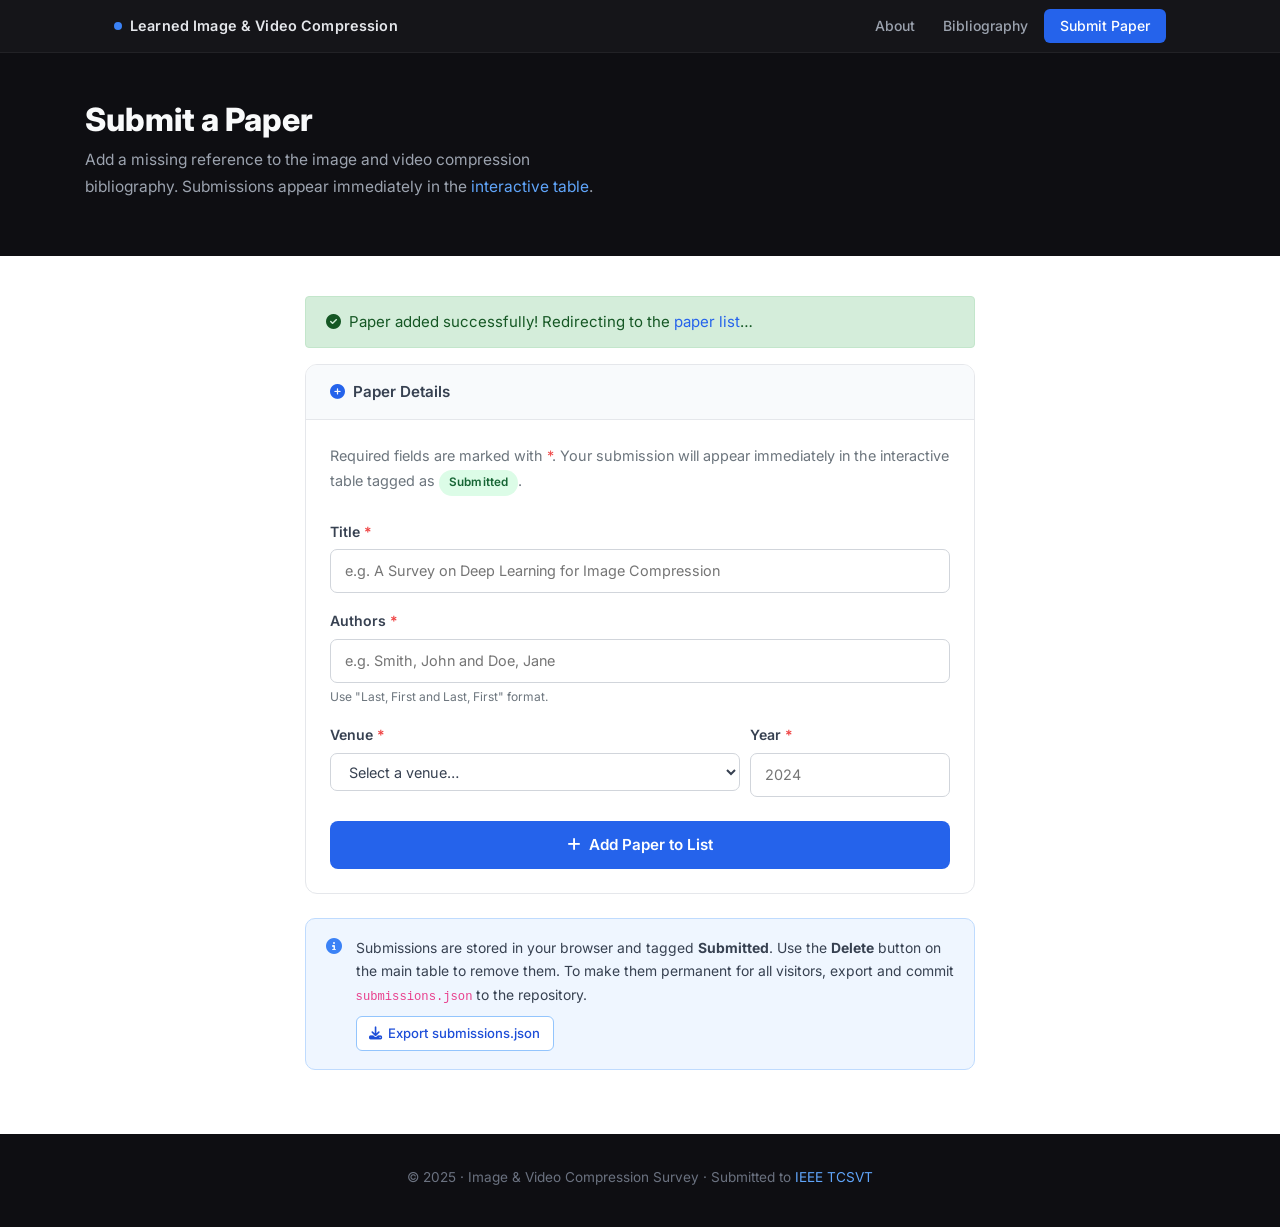
==== submit.html @ 4a528257 "Initial commit: Learned Image and Video Compression Survey" ====
<!DOCTYPE html>
<html lang="en">
<head>
  <meta charset="UTF-8">
  <meta name="viewport" content="width=device-width, initial-scale=1.0">
  <title>Submit a Paper — Image and Video Compression Survey — IEEE TCSVT</title>
  <meta name="description" content="Submit a missing paper to the image and video compression survey bibliography. Covers neural codecs, HEVC, VVC, AV1, learned compression, and perceptual quality.">
  <meta name="robots" content="noindex, follow">
  <link rel="stylesheet" href="https://cdn.jsdelivr.net/npm/bootstrap@4.6.2/dist/css/bootstrap.min.css" crossorigin="anonymous">
  <link rel="stylesheet" href="https://cdnjs.cloudflare.com/ajax/libs/font-awesome/6.5.0/css/all.min.css" crossorigin="anonymous">
  <link href="https://fonts.googleapis.com/css2?family=Inter:wght@300;400;500;600;700&family=JetBrains+Mono:wght@400;500&display=swap" rel="stylesheet">
  <link rel="stylesheet" href="css/style.css">
</head>
<body>

  <!-- ── Sticky Nav ── -->
  <nav class="site-nav">
    <div class="nav-inner">
      <span class="nav-brand">
        <span class="nav-dot"></span>
        Learned Image &amp; Video Compression
      </span>
      <div class="nav-links">
        <a href="index.html">About</a>
        <a href="index.html#bibliography">Bibliography</a>
        <a href="submit.html" class="nav-btn">Submit Paper</a>
      </div>
    </div>
  </nav>

  <!-- Mini hero -->
  <div class="submit-hero">
    <div class="container">
      <h1 class="submit-hero-title">Submit a Paper</h1>
      <p class="submit-hero-sub">
        Add a missing reference to the image and video compression bibliography.
        Submissions appear immediately in the <a href="index.html">interactive table</a>.
      </p>
    </div>
  </div>

  <div class="container" style="max-width: 700px; padding-top: 2.5rem; padding-bottom: 4rem;">

    <div id="success-alert" class="alert alert-success d-flex align-items-center" role="alert" hidden>
      <i class="fas fa-check-circle mr-2"></i>
      Paper added successfully! Redirecting to the <a href="index.html?submitted=1" class="ml-1">paper list</a>…
    </div>

    <div class="submit-card">
      <div class="submit-card-header">
        <i class="fas fa-plus-circle"></i> Paper Details
      </div>
      <div class="submit-card-body">
        <p class="text-muted mb-4" style="font-size:0.9rem;">
          Required fields are marked with <span style="color:#ef4444">*</span>.
          Your submission will appear immediately in the interactive table tagged as <span class="tag tag-type-submission">Submitted</span>.
        </p>

        <form id="submit-form">
          <div class="form-group">
            <label for="title" class="submit-label">Title <span class="req">*</span></label>
            <input type="text" id="title" class="submit-input" required placeholder="e.g. A Survey on Deep Learning for Image Compression">
          </div>

          <div class="form-group">
            <label for="authors" class="submit-label">Authors <span class="req">*</span></label>
            <input type="text" id="authors" class="submit-input" required placeholder="e.g. Smith, John and Doe, Jane">
            <small class="form-text text-muted">Use "Last, First and Last, First" format.</small>
          </div>

          <div class="form-row">
            <div class="form-group col-md-8">
              <label for="venue" class="submit-label">Venue <span class="req">*</span></label>
              <select id="venue" class="submit-input" required>
                <option value="" disabled selected>Select a venue…</option>
              </select>
            </div>
            <div class="form-group col-md-4">
              <label for="year" class="submit-label">Year <span class="req">*</span></label>
              <input type="number" id="year" class="submit-input" required min="1900" max="2100" placeholder="2024">
            </div>
          </div>

          <button type="submit" class="submit-btn">
            <i class="fas fa-plus mr-2"></i>Add Paper to List
          </button>
        </form>
      </div>
    </div>

    <div class="submit-info-box">
      <i class="fas fa-info-circle submit-info-icon"></i>
      <div>
        Submissions are stored in your browser and tagged <strong>Submitted</strong>.
        Use the <strong>Delete</strong> button on the main table to remove them.
        To make them permanent for all visitors, export and commit
        <code>submissions.json</code> to the repository.
        <div class="mt-2">
          <button type="button" id="export-btn" class="export-btn">
            <i class="fas fa-download"></i> Export submissions.json
          </button>
        </div>
      </div>
    </div>

  </div>

  <!-- ── Footer ── -->
  <footer class="site-footer">
    <div class="container footer-inner">
      <p>
        &copy; 2025 · Image &amp; Video Compression Survey ·
        Submitted to <a href="https://ieeexplore.ieee.org/xpl/RecentIssue.jsp?punumber=76" target="_blank">IEEE TCSVT</a>
      </p>
    </div>
  </footer>

  <script src="js/venues-data.js"></script>
  <script src="js/submit.js"></script>
</body>
</html>
---- css/style.css ----
/* =====================================================
   TCSVT Survey — Main Stylesheet
   ===================================================== */

/* ── Fonts & base ── */
*, *::before, *::after { box-sizing: border-box; }

html { scroll-behavior: smooth; }

body {
  font-family: 'Inter', 'Helvetica Neue', Helvetica, Arial, sans-serif;
  font-size: 15px;
  line-height: 1.7;
  color: #374151;
  background: #ffffff;
  margin: 0;
  padding: 0;
}

a {
  color: #2563eb;
  text-decoration: none;
  transition: color 0.18s;
}
a:hover { color: #1d4ed8; text-decoration: underline; }

h1, h2, h3, h4, h5 {
  font-weight: 700;
  color: #111827;
  margin-bottom: 0.5rem;
}

/* ── Sticky nav ── */
.site-nav {
  position: sticky;
  top: 0;
  z-index: 1000;
  background: rgba(14, 14, 18, 0.97);
  backdrop-filter: blur(10px);
  border-bottom: 1px solid rgba(255,255,255,0.06);
}

.nav-inner {
  max-width: 1100px;
  margin: 0 auto;
  padding: 0 1.5rem;
  height: 52px;
  display: flex;
  align-items: center;
  justify-content: space-between;
}

.nav-brand {
  display: flex;
  align-items: center;
  gap: 0.5rem;
  color: #e5e7eb;
  font-weight: 600;
  font-size: 0.9rem;
  letter-spacing: 0.01em;
}

.nav-dot {
  width: 8px;
  height: 8px;
  border-radius: 50%;
  background: #3b82f6;
  flex-shrink: 0;
}

.nav-links {
  display: flex;
  align-items: center;
  gap: 0.25rem;
}

.nav-links a {
  color: #9ca3af;
  font-size: 0.875rem;
  font-weight: 500;
  padding: 0.35rem 0.75rem;
  border-radius: 6px;
  transition: color 0.15s, background 0.15s;
  text-decoration: none;
}

.nav-links a:hover { color: #f9fafb; background: rgba(255,255,255,0.07); }

.nav-links .nav-btn {
  background: #2563eb;
  color: #fff !important;
  padding: 0.35rem 1rem;
  border-radius: 6px;
}
.nav-links .nav-btn:hover { background: #1d4ed8; }

/* ── Hero ── */
.hero {
  position: relative;
  background: #0e0e12;
  color: #f9fafb;
  overflow: hidden;
  padding: 5rem 0 4rem;
}

.hero-bg {
  position: absolute;
  inset: 0;
  background:
    radial-gradient(ellipse 55% 55% at 80% 10%, rgba(124,58,237,0.13) 0%, transparent 65%),
    radial-gradient(ellipse 45% 40% at 10% 85%, rgba(245,158,11,0.07) 0%, transparent 60%),
    radial-gradient(ellipse 60% 50% at 50% 110%, rgba(16,185,129,0.06) 0%, transparent 70%);
  pointer-events: none;
}

/* Subtle noise/grain texture overlay */
.hero::after {
  content: '';
  position: absolute;
  inset: 0;
  background-image: url("data:image/svg+xml,%3Csvg viewBox='0 0 200 200' xmlns='http://www.w3.org/2000/svg'%3E%3Cfilter id='n'%3E%3CfeTurbulence type='fractalNoise' baseFrequency='0.75' numOctaves='4' stitchTiles='stitch'/%3E%3C/filter%3E%3Crect width='100%25' height='100%25' filter='url(%23n)' opacity='0.04'/%3E%3C/svg%3E");
  background-size: 200px 200px;
  opacity: 0.4;
  pointer-events: none;
}

.hero-inner {
  position: relative;
  z-index: 1;
  max-width: 900px;
}

.hero-badges {
  display: flex;
  align-items: center;
  flex-wrap: wrap;
  gap: 0.6rem;
  margin-bottom: 1.75rem;
}

.venue-badge {
  display: inline-flex;
  align-items: center;
  gap: 0.6rem;
  background: rgba(255,255,255,0.08);
  border: 1px solid rgba(255,255,255,0.15);
  border-radius: 100px;
  padding: 0.35rem 1rem 0.35rem 0.6rem;
  font-size: 0.8rem;
  font-weight: 500;
  color: #d1d5db;
  letter-spacing: 0.01em;
}

.under-review-badge {
  display: inline-flex;
  align-items: center;
  gap: 0.45rem;
  background: rgba(245, 158, 11, 0.12);
  border: 1px solid rgba(245, 158, 11, 0.35);
  border-radius: 100px;
  padding: 0.35rem 1rem;
  font-size: 0.8rem;
  font-weight: 600;
  color: #fbbf24;
  letter-spacing: 0.02em;
}

.under-review-dot {
  width: 7px;
  height: 7px;
  border-radius: 50%;
  background: #f59e0b;
  flex-shrink: 0;
  animation: pulse-dot 2s ease-in-out infinite;
}

@keyframes pulse-dot {
  0%, 100% { opacity: 1; transform: scale(1); }
  50%       { opacity: 0.5; transform: scale(0.75); }
}

.ieee-logo {
  height: 18px;
  width: auto;
  filter: brightness(0) invert(1) opacity(0.9);
}

.hero-title {
  font-size: clamp(1.75rem, 4vw, 2.6rem);
  font-weight: 800;
  line-height: 1.2;
  color: #f9fafb;
  margin-bottom: 1.25rem;
  letter-spacing: -0.02em;
}

.hero-accent {
  background: linear-gradient(135deg, #60a5fa, #34d399);
  -webkit-background-clip: text;
  -webkit-text-fill-color: transparent;
  background-clip: text;
}

.hero-subtitle {
  font-size: 1.05rem;
  color: #9ca3af;
  max-width: 640px;
  margin-bottom: 2.25rem;
  line-height: 1.75;
}

/* Authors */
.authors-row {
  display: flex;
  flex-wrap: wrap;
  gap: 0.75rem;
  margin-bottom: 2.25rem;
}

.author-chip {
  display: flex;
  align-items: center;
  gap: 0.65rem;
  background: rgba(255,255,255,0.07);
  border: 1px solid rgba(255,255,255,0.12);
  border-radius: 50px;
  padding: 0.4rem 0.9rem 0.4rem 0.45rem;
  transition: background 0.15s, border-color 0.15s;
}

.author-chip:hover {
  background: rgba(255,255,255,0.11);
  border-color: rgba(255,255,255,0.2);
}

.author-avatar {
  width: 30px;
  height: 30px;
  border-radius: 50%;
  background: linear-gradient(135deg, #3b82f6, #10b981);
  color: #fff;
  font-size: 0.65rem;
  font-weight: 700;
  display: flex;
  align-items: center;
  justify-content: center;
  flex-shrink: 0;
  letter-spacing: 0;
}

.author-name {
  font-size: 0.85rem;
  font-weight: 600;
  color: #e5e7eb;
  line-height: 1.2;
}

.author-affil {
  font-size: 0.72rem;
  color: #6b7280;
  line-height: 1.2;
}

/* Action buttons */
.hero-actions {
  display: flex;
  flex-wrap: wrap;
  gap: 0.6rem;
}

.hero-btn {
  display: inline-flex;
  align-items: center;
  gap: 0.4rem;
  padding: 0.55rem 1.25rem;
  border-radius: 8px;
  font-size: 0.88rem;
  font-weight: 600;
  text-decoration: none;
  transition: all 0.18s;
  border: 1.5px solid transparent;
  cursor: pointer;
}

.hero-btn-primary {
  background: #2563eb;
  color: #fff;
  border-color: #2563eb;
}
.hero-btn-primary:hover {
  background: #1d4ed8;
  color: #fff;
  text-decoration: none;
  transform: translateY(-1px);
  box-shadow: 0 4px 14px rgba(37,99,235,0.4);
}

.hero-btn-outline {
  background: rgba(255,255,255,0.06);
  color: #e5e7eb;
  border-color: rgba(255,255,255,0.18);
}
.hero-btn-outline:hover {
  background: rgba(255,255,255,0.12);
  color: #fff;
  text-decoration: none;
  transform: translateY(-1px);
}

/* ── Stats bar ── */
.stats-bar {
  background: #f8fafc;
  border-bottom: 1px solid #e5e7eb;
  padding: 1.25rem 0;
}

.stats-grid {
  display: flex;
  align-items: center;
  justify-content: center;
  flex-wrap: wrap;
  gap: 0;
}

.stat-item {
  text-align: center;
  padding: 0.5rem 2.5rem;
  flex-shrink: 0;
  animation: fadeSlideUp 0.5s ease both;
}

.stat-item:nth-child(1) { animation-delay: 0.05s; }
.stat-item:nth-child(3) { animation-delay: 0.15s; }
.stat-item:nth-child(5) { animation-delay: 0.25s; }
.stat-item:nth-child(7) { animation-delay: 0.35s; }

.stat-divider {
  width: 1px;
  height: 40px;
  background: #e5e7eb;
  flex-shrink: 0;
}

.stat-value {
  font-size: 1.9rem;
  font-weight: 800;
  color: #2563eb;
  line-height: 1.1;
  font-variant-numeric: tabular-nums;
}

.stat-label {
  font-size: 0.78rem;
  font-weight: 500;
  color: #6b7280;
  text-transform: uppercase;
  letter-spacing: 0.06em;
  margin-top: 0.2rem;
}

/* ── Main content ── */
.main-content {
  max-width: 1100px;
  padding-top: 3.5rem;
}

.section-heading {
  font-size: 1.4rem;
  font-weight: 700;
  color: #111827;
  margin-bottom: 1.25rem;
  padding-bottom: 0.5rem;
  border-bottom: 2px solid #eff6ff;
  position: relative;
}

.section-heading::after {
  content: '';
  position: absolute;
  bottom: -2px;
  left: 0;
  width: 48px;
  height: 2px;
  background: #2563eb;
}

/* Offset anchor links so sticky nav doesn't cover section headings */
#about, #bibliography, #charts, #cite {
  scroll-margin-top: 64px;
}

/* ── About section ── */
.section-about {
  margin-bottom: 4rem;
}

.abstract-text {
  color: #4b5563;
  font-size: 0.97rem;
  line-height: 1.85;
  margin-bottom: 1rem;
}

.info-card {
  background: #f8fafc;
  border: 1px solid #e5e7eb;
  border-radius: 12px;
  padding: 1.5rem;
  margin-top: 0.5rem;
}

.info-row {
  display: flex;
  align-items: flex-start;
  gap: 1rem;
  padding: 0.6rem 0;
  border-bottom: 1px solid #f3f4f6;
  font-size: 0.88rem;
}
.info-row:last-child { border-bottom: none; }

.info-key {
  font-weight: 600;
  color: #374151;
  min-width: 110px;
  flex-shrink: 0;
  display: flex;
  align-items: center;
  gap: 0.4rem;
}
.info-key i { color: #6b7280; width: 14px; }

.info-val {
  color: #6b7280;
  flex: 1;
}

.info-link { color: #2563eb; }
.info-link:hover { text-decoration: underline; }

.info-divider {
  border: none;
  border-top: 1px solid #e5e7eb;
  margin: 0.5rem 0;
}

/* ── Charts ── */
.section-charts {
  margin-bottom: 4rem;
}

.chart-card {
  background: #fff;
  border: 1px solid #e5e7eb;
  border-radius: 12px;
  padding: 1.5rem;
  transition: box-shadow 0.2s;
  animation: fadeSlideUp 0.6s ease both;
}
.chart-card:hover { box-shadow: 0 4px 20px rgba(0,0,0,0.06); }

.chart-card h5 {
  font-size: 0.95rem;
  font-weight: 600;
  color: #374151;
  margin-bottom: 0.2rem;
}

.chart-hint {
  font-size: 0.77rem;
  color: #9ca3af;
  margin-bottom: 1rem;
}

.chart-wrap { position: relative; height: 260px; }
.chart-wrap.tall { height: 320px; }

/* ── Bibliography ── */
.section-bibliography { margin-bottom: 4rem; }

.bib-header { margin-bottom: 1.5rem; }

.bib-desc {
  color: #6b7280;
  font-size: 0.93rem;
}

/* Filter bar */
.filter-bar {
  display: flex;
  flex-wrap: wrap;
  gap: 0.75rem;
  align-items: center;
  margin-bottom: 1.25rem;
  padding: 1rem 1.25rem;
  background: #f8fafc;
  border: 1px solid #e5e7eb;
  border-radius: 10px;
}

.filter-search {
  position: relative;
  flex: 1;
  min-width: 220px;
}

.filter-icon {
  position: absolute;
  left: 0.75rem;
  top: 50%;
  transform: translateY(-50%);
  color: #9ca3af;
  font-size: 0.85rem;
  pointer-events: none;
}

.filter-input {
  width: 100%;
  padding: 0.5rem 0.75rem 0.5rem 2.25rem;
  border: 1px solid #d1d5db;
  border-radius: 7px;
  font-size: 0.9rem;
  background: #fff;
  color: #374151;
  transition: border-color 0.15s, box-shadow 0.15s;
  outline: none;
}
.filter-input:focus {
  border-color: #3b82f6;
  box-shadow: 0 0 0 3px rgba(59,130,246,0.12);
}
.filter-input::placeholder { color: #9ca3af; }

.filter-selects {
  display: flex;
  gap: 0.6rem;
  flex-wrap: wrap;
  align-items: center;
}

.filter-select {
  padding: 0.5rem 0.75rem;
  border: 1px solid #d1d5db;
  border-radius: 7px;
  font-size: 0.875rem;
  color: #374151;
  background: #fff;
  cursor: pointer;
  outline: none;
  transition: border-color 0.15s;
}
.filter-select:focus { border-color: #3b82f6; }

.filter-clear-btn {
  display: inline-flex;
  align-items: center;
  gap: 0.35rem;
  padding: 0.5rem 0.9rem;
  border: 1px solid #fca5a5;
  border-radius: 7px;
  background: #fff;
  color: #ef4444;
  font-size: 0.875rem;
  font-weight: 500;
  cursor: pointer;
  transition: background 0.15s, border-color 0.15s;
}
.filter-clear-btn:hover { background: #fef2f2; }

/* Loading */
.loading-state {
  display: flex;
  align-items: center;
  justify-content: center;
  gap: 0.75rem;
  padding: 3rem;
  color: #6b7280;
  font-size: 0.95rem;
}

.loading-spinner {
  width: 22px;
  height: 22px;
  border: 2.5px solid #e5e7eb;
  border-top-color: #3b82f6;
  border-radius: 50%;
  animation: spin 0.7s linear infinite;
  flex-shrink: 0;
}

@keyframes spin { to { transform: rotate(360deg); } }

/* Table */
.bib-table-wrap {
  border-radius: 10px;
  border: 1px solid #e5e7eb;
  overflow: clip; /* clip ≠ hidden: rounds corners visually but doesn't break position:sticky */
}

.bib-table {
  margin-bottom: 0;
  font-size: 0.875rem;
}

.bib-table thead th {
  background: #f1f5f9;
  color: #374151;
  font-weight: 600;
  font-size: 0.82rem;
  text-transform: uppercase;
  letter-spacing: 0.05em;
  border-top: none;
  border-bottom: 2px solid #e5e7eb;
  padding: 0.75rem 1rem;
  position: sticky;
  top: 52px;
  z-index: 10;
  cursor: pointer;
  user-select: none;
  white-space: nowrap;
  transition: background 0.15s;
}

.bib-table thead th:hover { background: #e2e8f0; }
.bib-table thead th.no-sort { cursor: default; }
.bib-table thead th.no-sort:hover { background: #f1f5f9; }

.sortable::after { content: " ↕"; opacity: 0.4; font-size: 11px; }
.sort-asc::after  { content: " ↑"; opacity: 1; color: #2563eb; }
.sort-desc::after { content: " ↓"; opacity: 1; color: #2563eb; }

.bib-table tbody tr {
  transition: background 0.1s;
}
.bib-table tbody tr:hover { background: #f0f9ff; }

.bib-table td {
  padding: 0.7rem 1rem;
  vertical-align: middle;
  border-top: 1px solid #f3f4f6;
  color: #374151;
}

.bib-table td.wrap {
  white-space: normal;
  max-width: 380px;
  font-weight: 500;
  color: #111827;
}

.bib-table td.authors-cell {
  max-width: 240px;
  white-space: normal;
  color: #6b7280;
  font-size: 0.82rem;
}

.bib-table td.venue-cell {
  max-width: 260px;
  white-space: normal;
  font-style: italic;
  color: #4b5563;
}


.bib-table td.actions-cell {
  width: 90px;
  text-align: center;
}

.actions-col { width: 90px; text-align: center; }

/* Tags */
.tag {
  display: inline-block;
  padding: 0.2rem 0.6rem;
  border-radius: 100px;
  font-size: 0.73rem;
  font-weight: 600;
  white-space: nowrap;
  letter-spacing: 0.02em;
}

.tag-type-article       { background: #dbeafe; color: #1e40af; }
.tag-type-inproceedings { background: #ede9fe; color: #5b21b6; }
.tag-type-book          { background: #fef3c7; color: #92400e; }
.tag-type-techreport    { background: #d1fae5; color: #065f46; }
.tag-type-misc          { background: #f3f4f6; color: #4b5563; }
.tag-type-submission    { background: #dcfce7; color: #166534; }
.tag-default            { background: #f3f4f6; color: #374151; }

mark {
  background: #fef08a;
  color: #713f12;
  padding: 0 2px;
  border-radius: 2px;
  font-weight: 600;
}

/* Delete button */
.btn-outline-danger {
  font-size: 0.75rem;
  padding: 0.2rem 0.55rem;
  border-radius: 5px;
}

/* Pagination */
.pagination-wrapper {
  display: flex;
  align-items: center;
  justify-content: space-between;
  flex-wrap: wrap;
  gap: 0.75rem;
  margin-top: 1.25rem;
  padding-top: 1rem;
  border-top: 1px solid #e5e7eb;
  font-size: 0.875rem;
}

.pagination-info { color: #6b7280; }
.pagination-info strong { color: #374151; }

.pagination-controls {
  display: flex;
  align-items: center;
  gap: 0.35rem;
}

.page-btn {
  padding: 0.35rem 0.65rem;
  border: 1px solid #d1d5db;
  border-radius: 6px;
  background: #fff;
  color: #374151;
  font-size: 0.8rem;
  cursor: pointer;
  transition: background 0.15s, border-color 0.15s;
}
.page-btn:hover:not(:disabled) {
  background: #eff6ff;
  border-color: #93c5fd;
  color: #1d4ed8;
}
.page-btn:disabled { opacity: 0.4; cursor: not-allowed; }

.page-indicator {
  color: #6b7280;
  font-size: 0.85rem;
  padding: 0 0.4rem;
  white-space: nowrap;
}

.per-page-select {
  padding: 0.35rem 0.6rem;
  border: 1px solid #d1d5db;
  border-radius: 6px;
  font-size: 0.82rem;
  color: #374151;
  background: #fff;
  cursor: pointer;
  margin-left: 0.25rem;
}

/* ── Citation section ── */
.section-cite {
  margin-bottom: 4rem;
  padding: 2rem;
  background: #f8fafc;
  border: 1px solid #e5e7eb;
  border-radius: 14px;
}

.section-cite p { color: #6b7280; font-size: 0.93rem; }

.bibtex-block {
  position: relative;
  margin-top: 1rem;
}

.bibtex-block pre {
  background: #0f172a;
  color: #a5f3fc;
  font-family: 'JetBrains Mono', 'Courier New', monospace;
  font-size: 0.82rem;
  line-height: 1.75;
  padding: 1.5rem 1.5rem 1.5rem 1.5rem;
  border-radius: 10px;
  overflow-x: auto;
  margin: 0;
}

.copy-btn {
  position: absolute;
  top: 0.75rem;
  right: 0.75rem;
  display: inline-flex;
  align-items: center;
  gap: 0.35rem;
  padding: 0.35rem 0.75rem;
  background: rgba(255,255,255,0.1);
  border: 1px solid rgba(255,255,255,0.15);
  border-radius: 6px;
  color: #94a3b8;
  font-size: 0.78rem;
  font-weight: 500;
  cursor: pointer;
  transition: background 0.15s, color 0.15s;
}
.copy-btn:hover {
  background: rgba(255,255,255,0.18);
  color: #e2e8f0;
}

/* ── Footer ── */
.site-footer {
  background: #0e0e12;
  color: #6b7280;
  padding: 2rem 0;
  text-align: center;
  font-size: 0.85rem;
}

.footer-inner p { margin-bottom: 0.35rem; }
.site-footer a { color: #60a5fa; }
.site-footer a:hover { color: #93c5fd; text-decoration: underline; }
.footer-sub { font-size: 0.78rem; color: #4b5563; }

/* ── Submit page ── */
.submit-hero {
  background: #0e0e12;
  padding: 3rem 0 2.5rem;
  color: #f9fafb;
}

.submit-hero-title {
  font-size: 2rem;
  font-weight: 800;
  color: #f9fafb;
  margin-bottom: 0.5rem;
}

.submit-hero-sub {
  color: #9ca3af;
  font-size: 0.97rem;
  max-width: 540px;
}
.submit-hero-sub a { color: #60a5fa; }
.submit-hero-sub a:hover { color: #93c5fd; }

.submit-card {
  border: 1px solid #e5e7eb;
  border-radius: 12px;
  overflow: hidden;
  margin-bottom: 1.5rem;
}

.submit-card-header {
  background: #f8fafc;
  padding: 0.9rem 1.5rem;
  font-weight: 600;
  color: #374151;
  font-size: 0.95rem;
  border-bottom: 1px solid #e5e7eb;
  display: flex;
  align-items: center;
  gap: 0.5rem;
}
.submit-card-header i { color: #2563eb; }

.submit-card-body { padding: 1.5rem; }

.submit-label {
  font-weight: 600;
  color: #374151;
  font-size: 0.88rem;
  margin-bottom: 0.35rem;
  display: block;
}
.req { color: #ef4444; }

.submit-input {
  width: 100%;
  padding: 0.55rem 0.85rem;
  border: 1px solid #d1d5db;
  border-radius: 7px;
  font-size: 0.9rem;
  color: #374151;
  background: #fff;
  transition: border-color 0.15s, box-shadow 0.15s;
  outline: none;
  display: block;
}
.submit-input:focus {
  border-color: #3b82f6;
  box-shadow: 0 0 0 3px rgba(59,130,246,0.12);
}

.submit-btn {
  width: 100%;
  padding: 0.7rem;
  background: #2563eb;
  color: #fff;
  border: none;
  border-radius: 8px;
  font-size: 0.95rem;
  font-weight: 600;
  cursor: pointer;
  transition: background 0.15s, transform 0.1s;
  margin-top: 0.5rem;
}
.submit-btn:hover {
  background: #1d4ed8;
  transform: translateY(-1px);
}

.submit-info-box {
  display: flex;
  gap: 0.85rem;
  align-items: flex-start;
  background: #eff6ff;
  border: 1px solid #bfdbfe;
  border-radius: 10px;
  padding: 1.1rem 1.25rem;
  font-size: 0.87rem;
  color: #374151;
}

.submit-info-icon {
  color: #3b82f6;
  font-size: 1rem;
  margin-top: 0.1rem;
  flex-shrink: 0;
}

.export-btn {
  display: inline-flex;
  align-items: center;
  gap: 0.35rem;
  padding: 0.35rem 0.8rem;
  border: 1px solid #93c5fd;
  border-radius: 6px;
  background: #fff;
  color: #1d4ed8;
  font-size: 0.82rem;
  font-weight: 500;
  cursor: pointer;
  transition: background 0.15s;
}
.export-btn:hover { background: #dbeafe; }

/* ── Animations ── */
@keyframes fadeSlideUp {
  from { opacity: 0; transform: translateY(14px); }
  to   { opacity: 1; transform: translateY(0); }
}

/* ── Responsive ── */
@media (max-width: 768px) {
  .hero { padding: 3.5rem 0 3rem; }

  .hero-title { font-size: 1.6rem; }

  .hero-subtitle { font-size: 0.95rem; }

  .authors-row { gap: 0.5rem; }

  .author-chip { padding: 0.35rem 0.7rem 0.35rem 0.4rem; }

  .nav-links a:not(.nav-btn) { display: none; }

  .stat-item { padding: 0.5rem 1.25rem; }

  .stat-value { font-size: 1.4rem; }

  .filter-bar { flex-direction: column; align-items: stretch; }

  .filter-search { min-width: unset; }

  .bib-table { font-size: 0.8rem; }

  .bib-table td { padding: 0.55rem 0.65rem; }

  .chart-wrap { height: 220px; }
  .chart-wrap.tall { height: 270px; }

  .pagination-wrapper { flex-direction: column; align-items: flex-start; }

  .section-cite { padding: 1.25rem; }
}

@media (max-width: 480px) {
  .hero-actions { flex-direction: column; }
  .hero-btn { justify-content: center; }
  .stats-grid { flex-direction: column; gap: 0.25rem; }
  .stat-divider { width: 80px; height: 1px; }
}
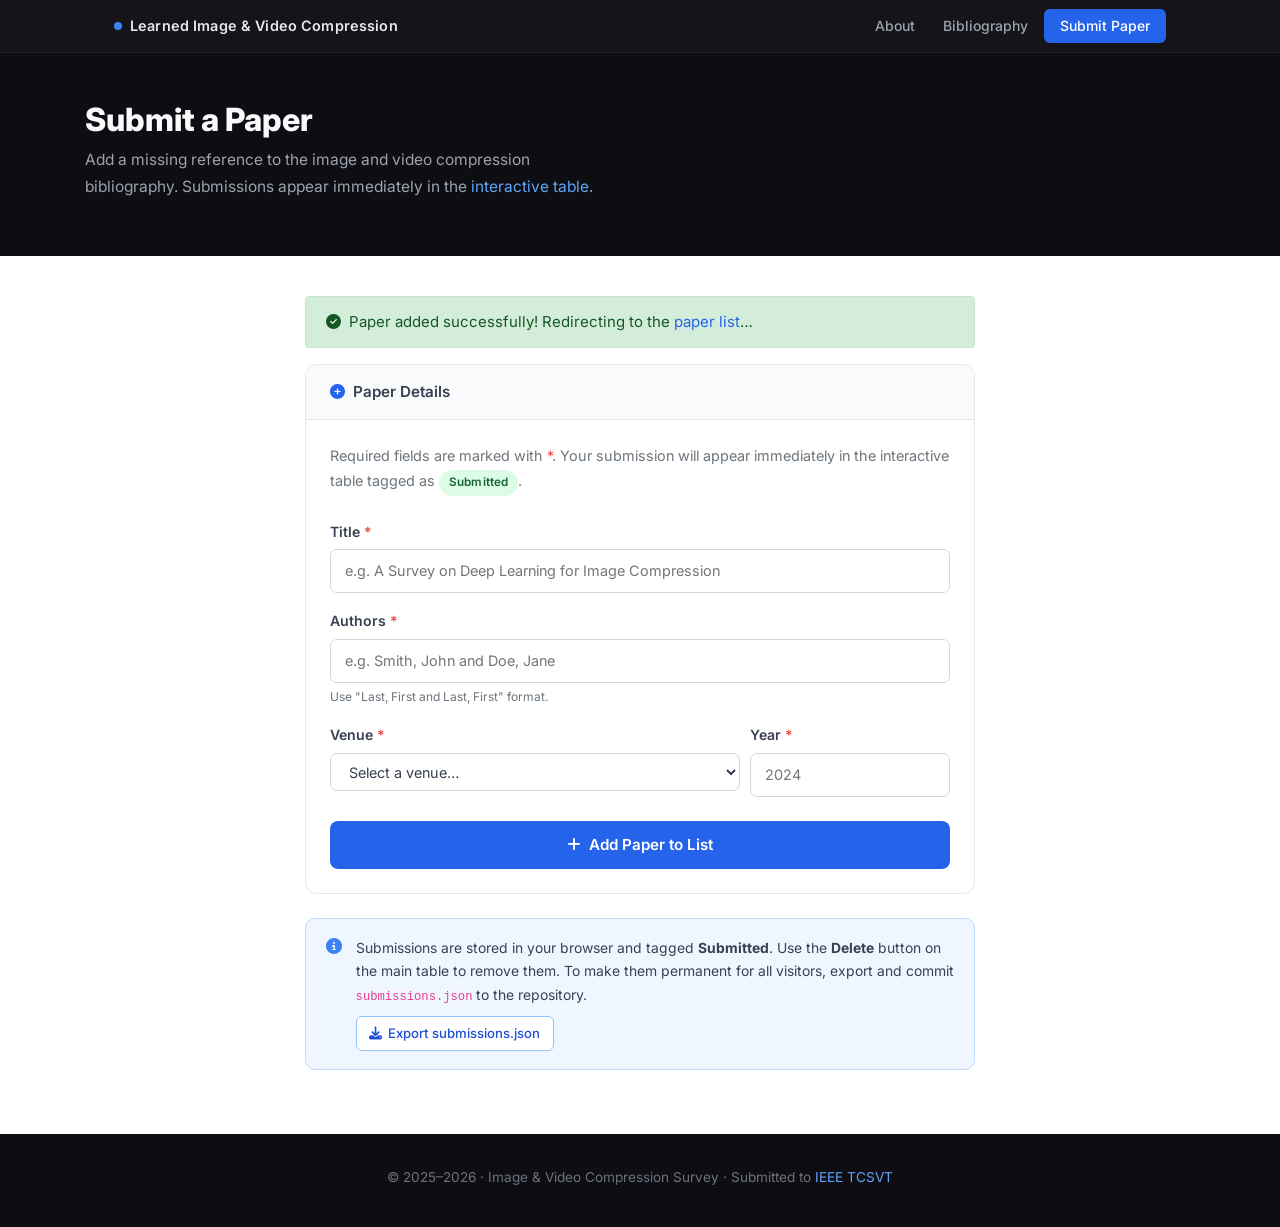
==== commit e1f4b5d5: "Apply 18 SEO/accessibility fixes: OG/Twitter image + social card, robots.txt/sitemap Disallow+submit" ====
--- a/submit.html
+++ b/submit.html
@@ -5,9 +5,48 @@
   <meta name="viewport" content="width=device-width, initial-scale=1.0">
   <title>Submit a Paper — Image and Video Compression Survey — IEEE TCSVT</title>
   <meta name="description" content="Submit a missing paper to the image and video compression survey bibliography. Covers neural codecs, HEVC, VVC, AV1, learned compression, and perceptual quality.">
-  <meta name="robots" content="noindex, follow">
+  <meta name="robots" content="index, follow">
+  <link rel="canonical" href="https://image-video-compression.github.io/submit.html">
+
+  <meta property="og:type" content="website">
+  <meta property="og:title" content="Submit a Paper — Image & Video Compression Survey">
+  <meta property="og:description" content="Submit a paper to be considered for inclusion in the Learned Image and Video Compression survey (IEEE TCSVT).">
+  <meta property="og:url" content="https://image-video-compression.github.io/submit.html">
+  <meta property="og:image" content="https://image-video-compression.github.io/img/og-card.png">
+  <meta name="twitter:card" content="summary_large_image">
+  <meta name="twitter:title" content="Submit a Paper — Image & Video Compression Survey">
+  <meta name="twitter:description" content="Submit a paper to be considered for inclusion in the survey.">
+  <meta name="twitter:image" content="https://image-video-compression.github.io/img/og-card.png">
+
+  <link rel="icon" type="image/svg+xml" href="img/favicon.svg">
+  <link rel="icon" type="image/png" sizes="32x32" href="img/favicon-32.png">
+  <link rel="apple-touch-icon" sizes="180x180" href="img/apple-touch-icon.png">
+
+  <script type="application/ld+json">
+  {
+    "@context": "https://schema.org",
+    "@type": "BreadcrumbList",
+    "itemListElement": [
+      { "@type": "ListItem", "position": 1, "name": "Home", "item": "https://image-video-compression.github.io/" },
+      { "@type": "ListItem", "position": 2, "name": "Submit Paper", "item": "https://image-video-compression.github.io/submit.html" }
+    ]
+  }
+  </script>
+  <link rel="preconnect" href="https://cdn.jsdelivr.net" crossorigin>
+  <link rel="preconnect" href="https://cdnjs.cloudflare.com" crossorigin>
+  <link rel="preconnect" href="https://fonts.googleapis.com">
+  <link rel="preconnect" href="https://fonts.gstatic.com" crossorigin>
   <link rel="stylesheet" href="https://cdn.jsdelivr.net/npm/bootstrap@4.6.2/dist/css/bootstrap.min.css" crossorigin="anonymous">
-  <link rel="stylesheet" href="https://cdnjs.cloudflare.com/ajax/libs/font-awesome/6.5.0/css/all.min.css" crossorigin="anonymous">
+  <link rel="stylesheet"
+        href="https://cdnjs.cloudflare.com/ajax/libs/font-awesome/6.5.0/css/all.min.css"
+        media="print"
+        onload="this.media='all'"
+        crossorigin="anonymous">
+  <noscript>
+    <link rel="stylesheet"
+          href="https://cdnjs.cloudflare.com/ajax/libs/font-awesome/6.5.0/css/all.min.css"
+          crossorigin="anonymous">
+  </noscript>
   <link href="https://fonts.googleapis.com/css2?family=Inter:wght@300;400;500;600;700&family=JetBrains+Mono:wght@400;500&display=swap" rel="stylesheet">
   <link rel="stylesheet" href="css/style.css">
 </head>
@@ -109,7 +148,7 @@
   <footer class="site-footer">
     <div class="container footer-inner">
       <p>
-        &copy; 2025 · Image &amp; Video Compression Survey ·
+        &copy; 2025–2026 · Image &amp; Video Compression Survey ·
         Submitted to <a href="https://ieeexplore.ieee.org/xpl/RecentIssue.jsp?punumber=76" target="_blank">IEEE TCSVT</a>
       </p>
     </div>
--- a/css/style.css
+++ b/css/style.css
@@ -107,7 +107,7 @@
   position: absolute;
   inset: 0;
   background:
-    radial-gradient(ellipse 55% 55% at 80% 10%, rgba(124,58,237,0.13) 0%, transparent 65%),
+    radial-gradient(ellipse 55% 55% at 50% 10%, rgba(124,58,237,0.13) 0%, transparent 65%),
     radial-gradient(ellipse 45% 40% at 10% 85%, rgba(245,158,11,0.07) 0%, transparent 60%),
     radial-gradient(ellipse 60% 50% at 50% 110%, rgba(16,185,129,0.06) 0%, transparent 70%);
   pointer-events: none;
@@ -128,11 +128,14 @@
   position: relative;
   z-index: 1;
   max-width: 900px;
+  margin: 0 auto;
+  text-align: center;
 }
 
 .hero-badges {
   display: flex;
   align-items: center;
+  justify-content: center;
   flex-wrap: wrap;
   gap: 0.6rem;
   margin-bottom: 1.75rem;
@@ -206,7 +209,7 @@
   font-size: 1.05rem;
   color: #9ca3af;
   max-width: 640px;
-  margin-bottom: 2.25rem;
+  margin: 0 auto 2.25rem;
   line-height: 1.75;
 }
 
@@ -214,6 +217,7 @@
 .authors-row {
   display: flex;
   flex-wrap: wrap;
+  justify-content: center;
   gap: 0.75rem;
   margin-bottom: 2.25rem;
 }
@@ -266,6 +270,7 @@
 .hero-actions {
   display: flex;
   flex-wrap: wrap;
+  justify-content: center;
   gap: 0.6rem;
 }
 
@@ -294,6 +299,20 @@
   text-decoration: none;
   transform: translateY(-1px);
   box-shadow: 0 4px 14px rgba(37,99,235,0.4);
+}
+
+.hero-btn:disabled,
+.hero-btn[aria-disabled="true"] {
+  background: rgba(255,255,255,0.08);
+  color: rgba(255,255,255,0.45);
+  border-color: rgba(255,255,255,0.12);
+  cursor: not-allowed;
+  font-family: inherit;
+}
+.hero-btn:disabled:hover,
+.hero-btn[aria-disabled="true"]:hover {
+  transform: none;
+  box-shadow: none;
 }
 
 .hero-btn-outline {
@@ -460,7 +479,7 @@
 }
 .chart-card:hover { box-shadow: 0 4px 20px rgba(0,0,0,0.06); }
 
-.chart-card h5 {
+.chart-card h3 {
   font-size: 0.95rem;
   font-weight: 600;
   color: #374151;
